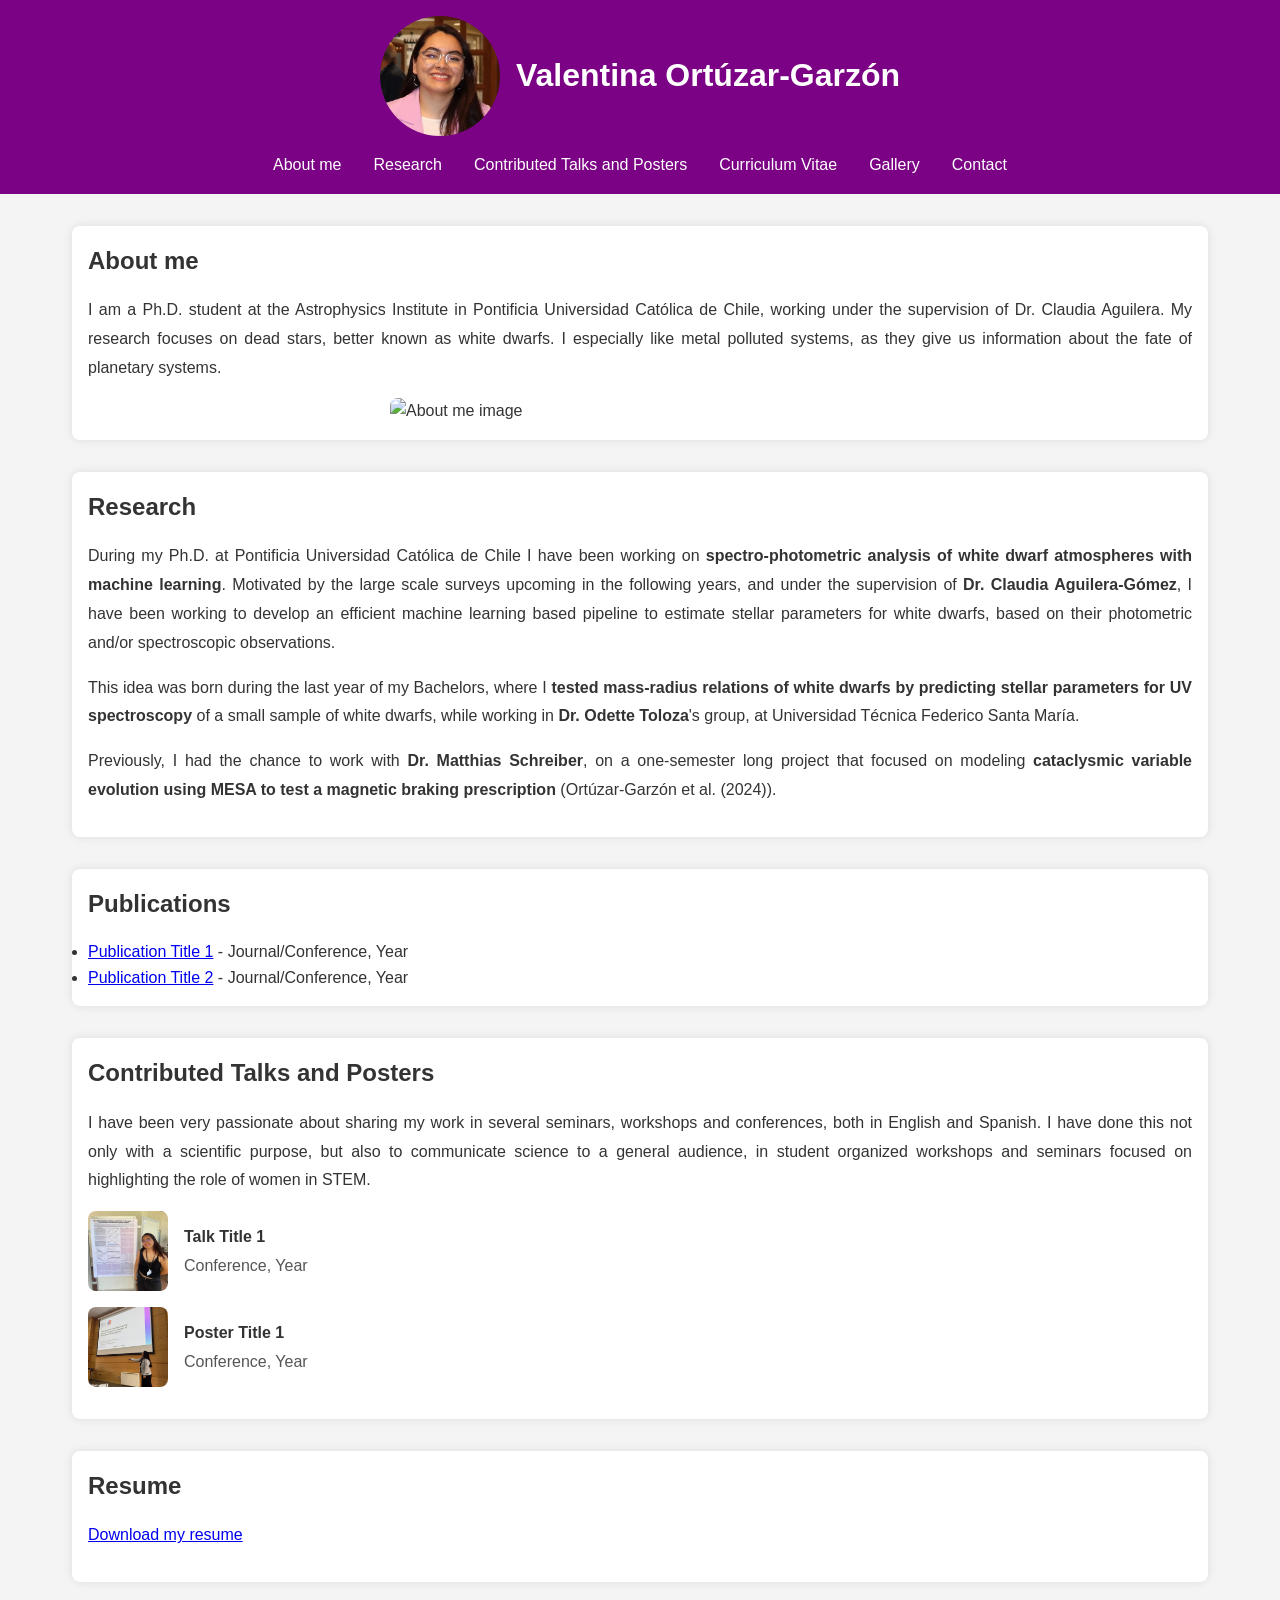
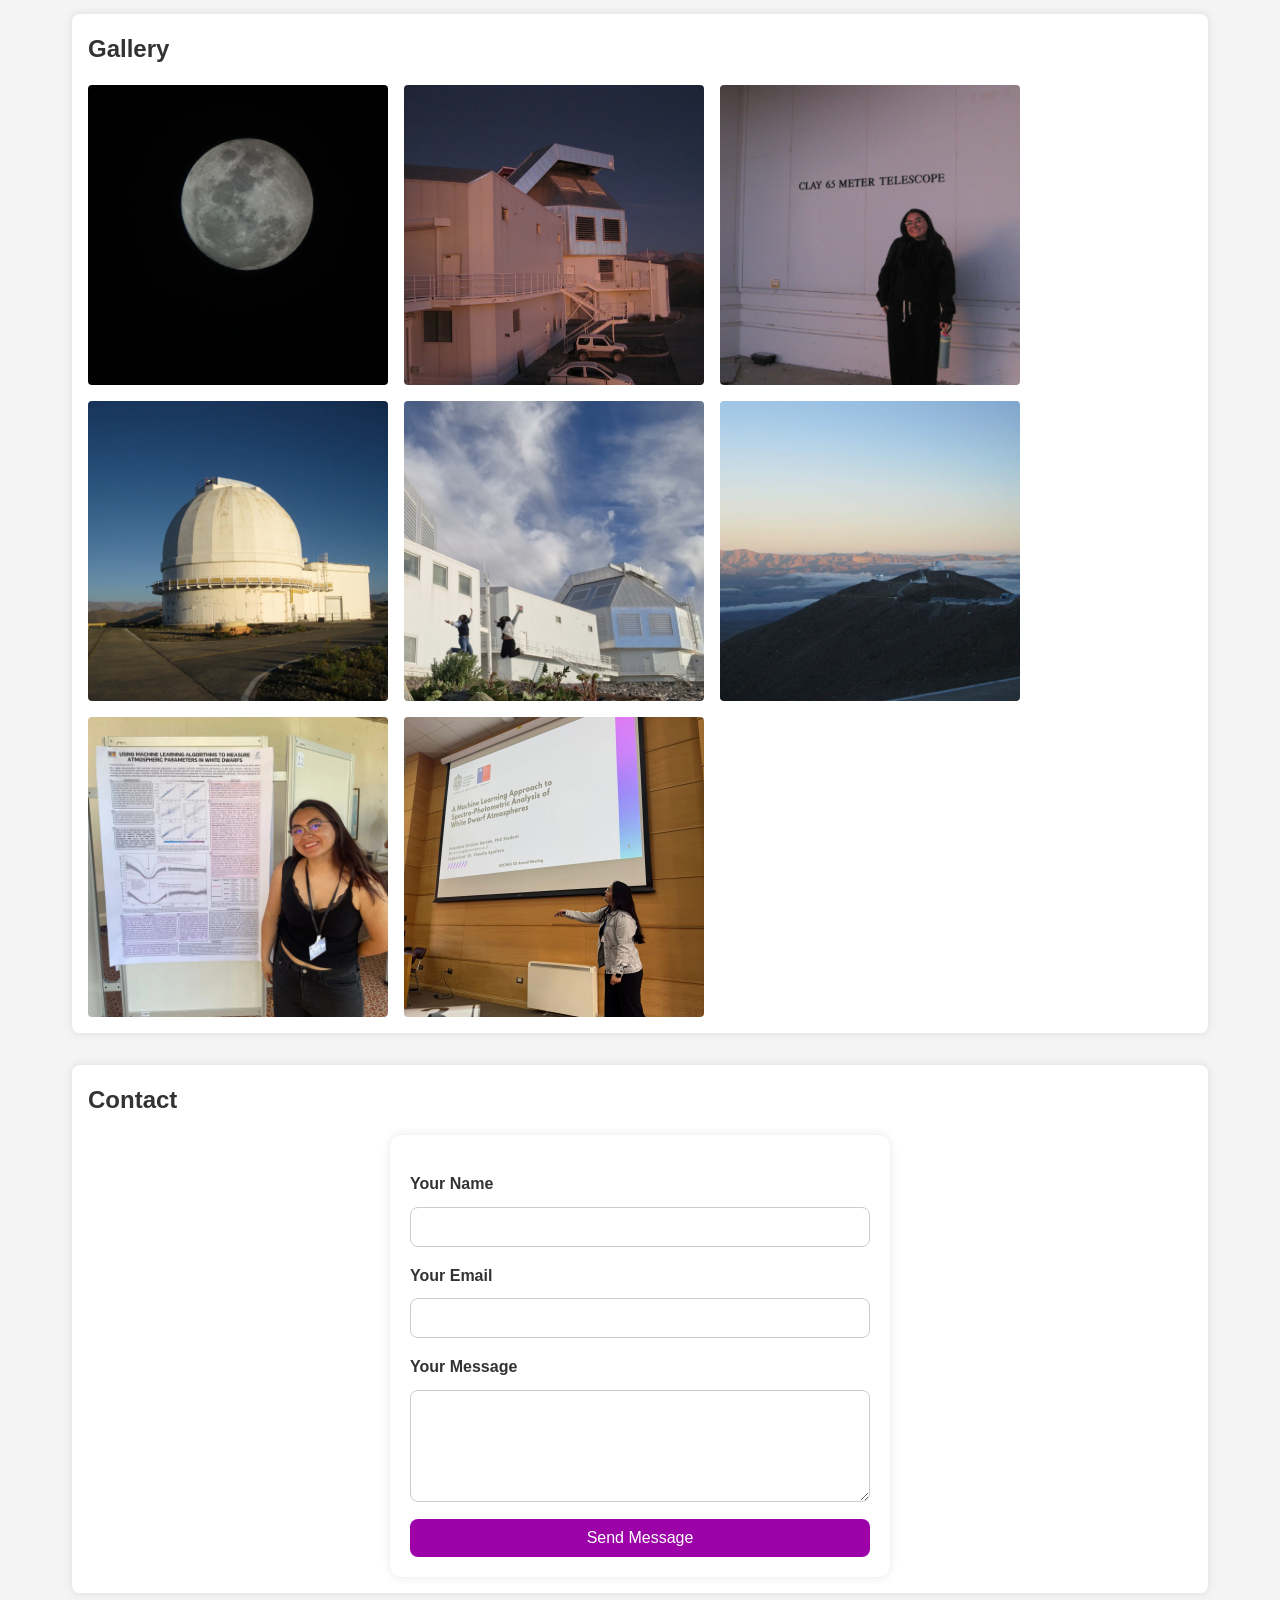
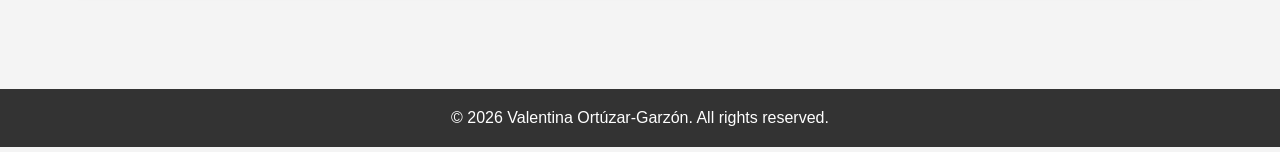
==== index.html @ 8cac5b5d "Update website content" ====
<!DOCTYPE html>
<html lang="en">
<head>
    <meta charset="UTF-8">
    <meta name="viewport" content="width=device-width, initial-scale=1.0">
    <title>Valentina Ortúzar-Garzón</title>
    <link rel="stylesheet" href="styles.css">
</head>
<body>
    <header>
        <div class="header-content">
            <img src="images/profile.jpeg" alt="Profile Image" class="profile-img">
            <h1>Valentina Ortúzar-Garzón</h1>
        </div>
        <nav>
            <ul>
                <li><a href="#introduction">About me</a></li>
                <li><a href="#research">Research</a></li>
                <li><a href="#talks_and_posters">Contributed Talks and Posters</a></li>
                <li><a href="#resume">Curriculum Vitae</a></li>
                <li><a href="#gallery">Gallery</a></li>
                <li><a href="#contact">Contact</a></li>
            </ul>
        </nav>
    </header>

    <main>
        <section id="introduction">
            <h2>About me</h2>
            <p>I am a Ph.D. student at the Astrophysics Institute in 
                Pontificia Universidad Católica de Chile, working under 
                the supervision of Dr. Claudia Aguilera. My research focuses 
                on dead stars, better known as white dwarfs. I especially like
                 metal polluted systems, as they give us information about the
                  fate of planetary systems. 
            </p>
            <img src="images/about-me.jpg" alt="About me image" class="section-image">
        </section>

        <section id="research">
            <h2>Research</h2>
            <p style="margin-bottom: 1rem;">During my Ph.D. at Pontificia Universidad Católica de Chile I 
                have been working on <b>spectro-photometric analysis of white 
                dwarf atmospheres with machine learning</b>. Motivated by the large 
                scale surveys upcoming in the following years, and under the 
                supervision of <b>Dr. Claudia Aguilera-Gómez</b>, I have been working
                to develop an efficient machine learning based pipeline to
                 estimate stellar parameters for white dwarfs, based on their 
                 photometric and/or spectroscopic observations.
                </p>
            
            <p>This idea was born during the last year of my Bachelors, where I <b>tested 
                 mass-radius relations of white dwarfs by predicting stellar 
                 parameters for UV spectroscopy</b> of a small sample of white dwarfs, 
                 while working in <b>Dr. Odette Toloza</b>'s group, at Universidad Técnica 
                 Federico Santa María. 
                 </p>        

            <p> Previously, I had the chance to work with <b>Dr. 
                 Matthias Schreiber</b>, on a one-semester long project that focused on 
                 modeling <b>cataclysmic variable evolution using MESA to test a 
                 magnetic braking prescription</b> (Ortúzar-Garzón et al. (2024)).
                 </p>

        </section>

        <section id="publications">
            <h2>Publications</h2>
            <ul>
                <li><a href="#">Publication Title 1</a> - Journal/Conference, Year</li>
                <li><a href="#">Publication Title 2</a> - Journal/Conference, Year</li>
                <!-- Add more publications -->
            </ul>
        </section>
        <section id="talks_and_posters">
            <h2>Contributed Talks and Posters</h2>
            <p>I have been very passionate about sharing my work in several seminars, workshops and conferences, both in English and Spanish. I have done this not only with a scientific purpose, but also to communicate science to a general audience, in student organized workshops and seminars focused on highlighting the role of women in STEM. </p>
            <ul class="talk-list">
                <li>
                    <img src="images/sochias_2024.jpeg" alt="Poster thumbnail">
                    <div class="talk-info">
                        <a href="#">Talk Title 1</a>
                        <span>Conference, Year</span>
                    </div>
                </li>
                <li>
                    <img src="images/sochias_2025_2.jpeg" alt="Poster thumbnail">
                    <div class="talk-info">
                        <a href="#">Poster Title 1</a>
                        <span>Conference, Year</span>
                    </div>
                </li>
                <!-- Add more talks and posters -->
            </ul>
        </section>
        <section id="resume">
            <h2>Resume</h2>
            <p><a href="resume.pdf" target="_blank">Download my resume</a></p>
            <!-- Or embed content here -->
        </section>

        <section id="gallery">
            <h2>Gallery</h2>
            <div class="gallery">
                <img src="images/moon.jpg" alt="Moon photo break while studying for my first physics exam during my Bachelors">
                <img src="images/baade.jpg" alt="Observing for the first time at Las Campanas Observatory, Chile, during my Bachelors">
                <img src="images/clay.jpg" alt="Before the first observing run at Las Campanas Observatory, Chile, during my Bachelors">
                <img src="images/dupont.jpg" alt="Long walk to Du Pont">
                <img src="images/ivanna.jpg" alt="Fun before science">
                <img src="images/lco_2025.jpeg" alt="Morning view">
               <img src="images/sochias_2024.jpeg" alt="First poster at the XIX SOCHIAS Annual Meeting, 2024">
               <img src="images/sochias_2025_2.jpeg" alt="Contributed talk at the XX SOCHIAS Annual Meeting, 2025">
                <!-- Add more images -->
            </div>
        </section>

        <section id="contact">
            <h2>Contact</h2>
            <form class="contact-form" action="https://formspree.io/f/movkngzr" method="POST">
                <label for="name">Your Name</label>
                <input type="text" name="name" id="name" required>

                <label for="email">Your Email</label>
                <input type="email" name="_replyto" id="email" required>

                <label for="message">Your Message</label>
                <textarea name="message" id="message" rows="5" required></textarea>

                <button type="submit">Send Message</button>
            </form>
        </section>
    </main>

    <footer>
        <p>&copy; 2026 Valentina Ortúzar-Garzón. All rights reserved.</p>
    </footer>
</body>
</html>
---- styles.css ----
/* Basic reset */
* {
    margin: 0;
    padding: 0;
    box-sizing: border-box;
}

/* Body and general styles */
body {
    font-family: Arial, sans-serif;
    line-height: 1.6;
    color: #333;
    background-color: #f4f4f4;
    scroll-behavior: smooth;
}

/* Header */
header {
    background-color: #7b0285;
    color: #fff;
    padding: 1rem;
    text-align: center;
}

.header-content {
    display: flex;
    align-items: center;
    justify-content: center;
    gap: 1rem;
    margin-bottom: 1rem;
}

.profile-img {
    width: 120px;
    height: 120px;
    border-radius: 50%;
    object-fit: cover;
}

header h1 {
    margin-bottom: 0;
}

nav ul {
    list-style: none;
    display: flex;
    justify-content: center;
    gap: 1rem;
}

nav a {
    color: #fff;
    text-decoration: none;
    padding: 0.5rem;
    border-radius: 4px;
    transition: background-color 0.3s;
}

nav a:hover {
    background-color: #555;
}

/* Main content */
main {
    max-width: 1200px;
    margin: 0 auto;
    padding: 2rem;
}

section {
    margin-bottom: 2rem;
    padding: 1rem;
    background-color: #fff;
    border-radius: 8px;
    box-shadow: 0 0 10px rgba(0,0,0,0.1);
}

section h2 {
    margin-bottom: 1rem;
    color: #333;
}

section p {
    line-height: 1.8;
    text-align: justify;
    margin-bottom: 1rem;
}

.section-image {
    width: 100%;
    max-width: 500px;
    height: auto;
    border-radius: 8px;
    display: block;
    margin: 1rem auto 0;
}

/* Gallery */
.gallery {
    display: flex;
    flex-wrap: wrap;
    gap: 1rem;
}

.gallery img {
    width: 300px;
    height: 300px;
    object-fit: cover;
    border-radius: 4px;
}

.talk-list {
    list-style: none;
    padding: 0;
    margin: 0;
}

.talk-list li {
    display: flex;
    align-items: center;
    gap: 1rem;
    margin-bottom: 1rem;
}

.talk-list img {
    width: 80px;
    height: 80px;
    object-fit: cover;
    border-radius: 8px;
    flex-shrink: 0;
}

.talk-info a {
    font-weight: bold;
    color: #333;
    text-decoration: none;
}

.talk-info a:hover {
    text-decoration: underline;
}

.talk-info span {
    display: block;
    color: #555;
    margin-top: 0.25rem;
}

/* Footer */
footer {
    background-color: #333;
    color: #fff;
    text-align: center;
    padding: 1rem;
    margin-top: 2rem;
}

/* Responsive design */
@media (max-width: 768px) {
    .header-content {
        gap: 0.5rem;
    }

    .profile-img {
        width: 80px;
        height: 80px;
    }

    .gallery {
        justify-content: center;
    }

    .gallery img {
        width: 100%;
        max-width: 300px;
        height: 300px;
    }
}

#contact .contact-form {
    background: #ffffff;
    padding: 20px;
    border-radius: 12px;
    box-shadow: 0 0 10px rgba(0,0,0,0.1);
    width: 100%;
    max-width: 500px;
    margin: 0 auto;
}

#contact .contact-form label {
    display: block;
    margin-top: 1rem;
    font-weight: bold;
    color: #333;
}

#contact .contact-form input,
#contact .contact-form textarea,
#contact .contact-form button {
    width: 100%;
    padding: 10px;
    margin-top: 10px;
    border-radius: 8px;
    border: 1px solid #ccc;
    font-size: 16px;
}

#contact .contact-form button {
    background-color: #9C02A8;
    color: white;
    border: none;
    cursor: pointer;
}

#contact .contact-form button:hover {
    background-color: #7b0285;
}
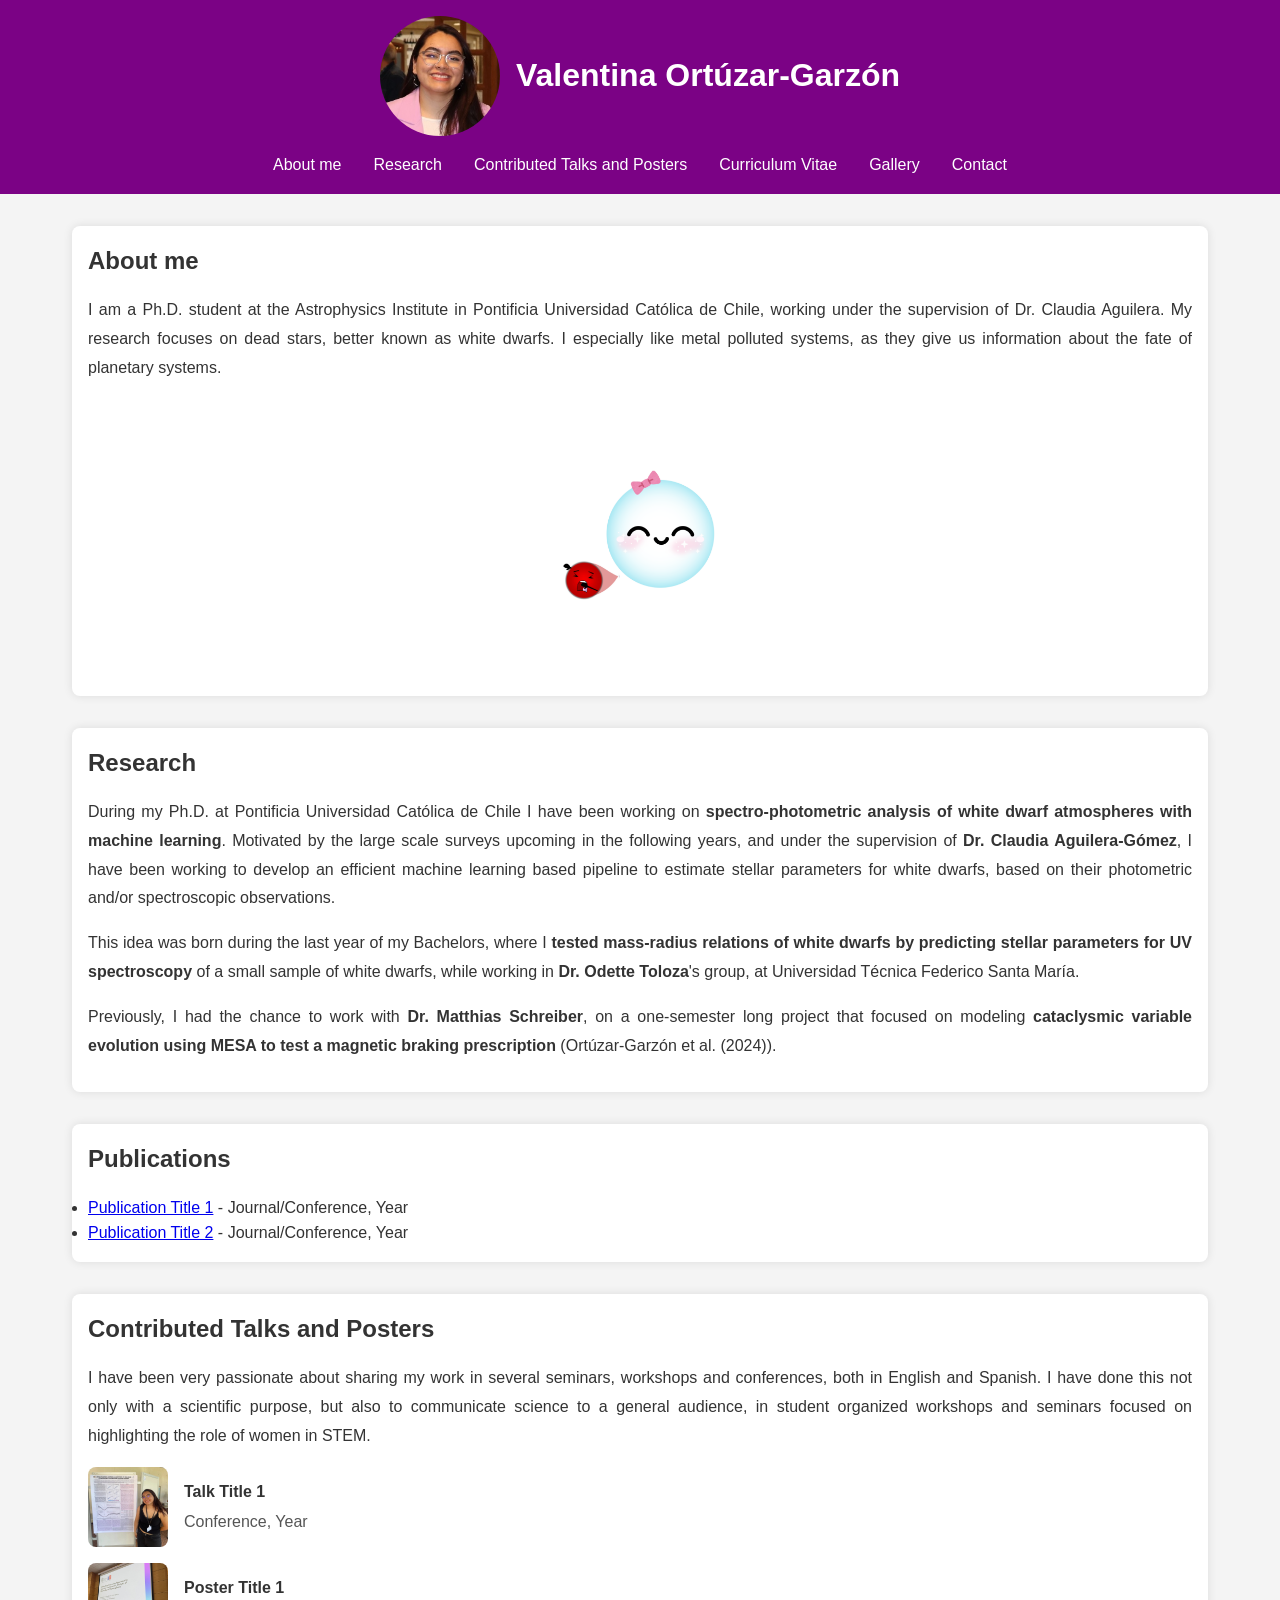
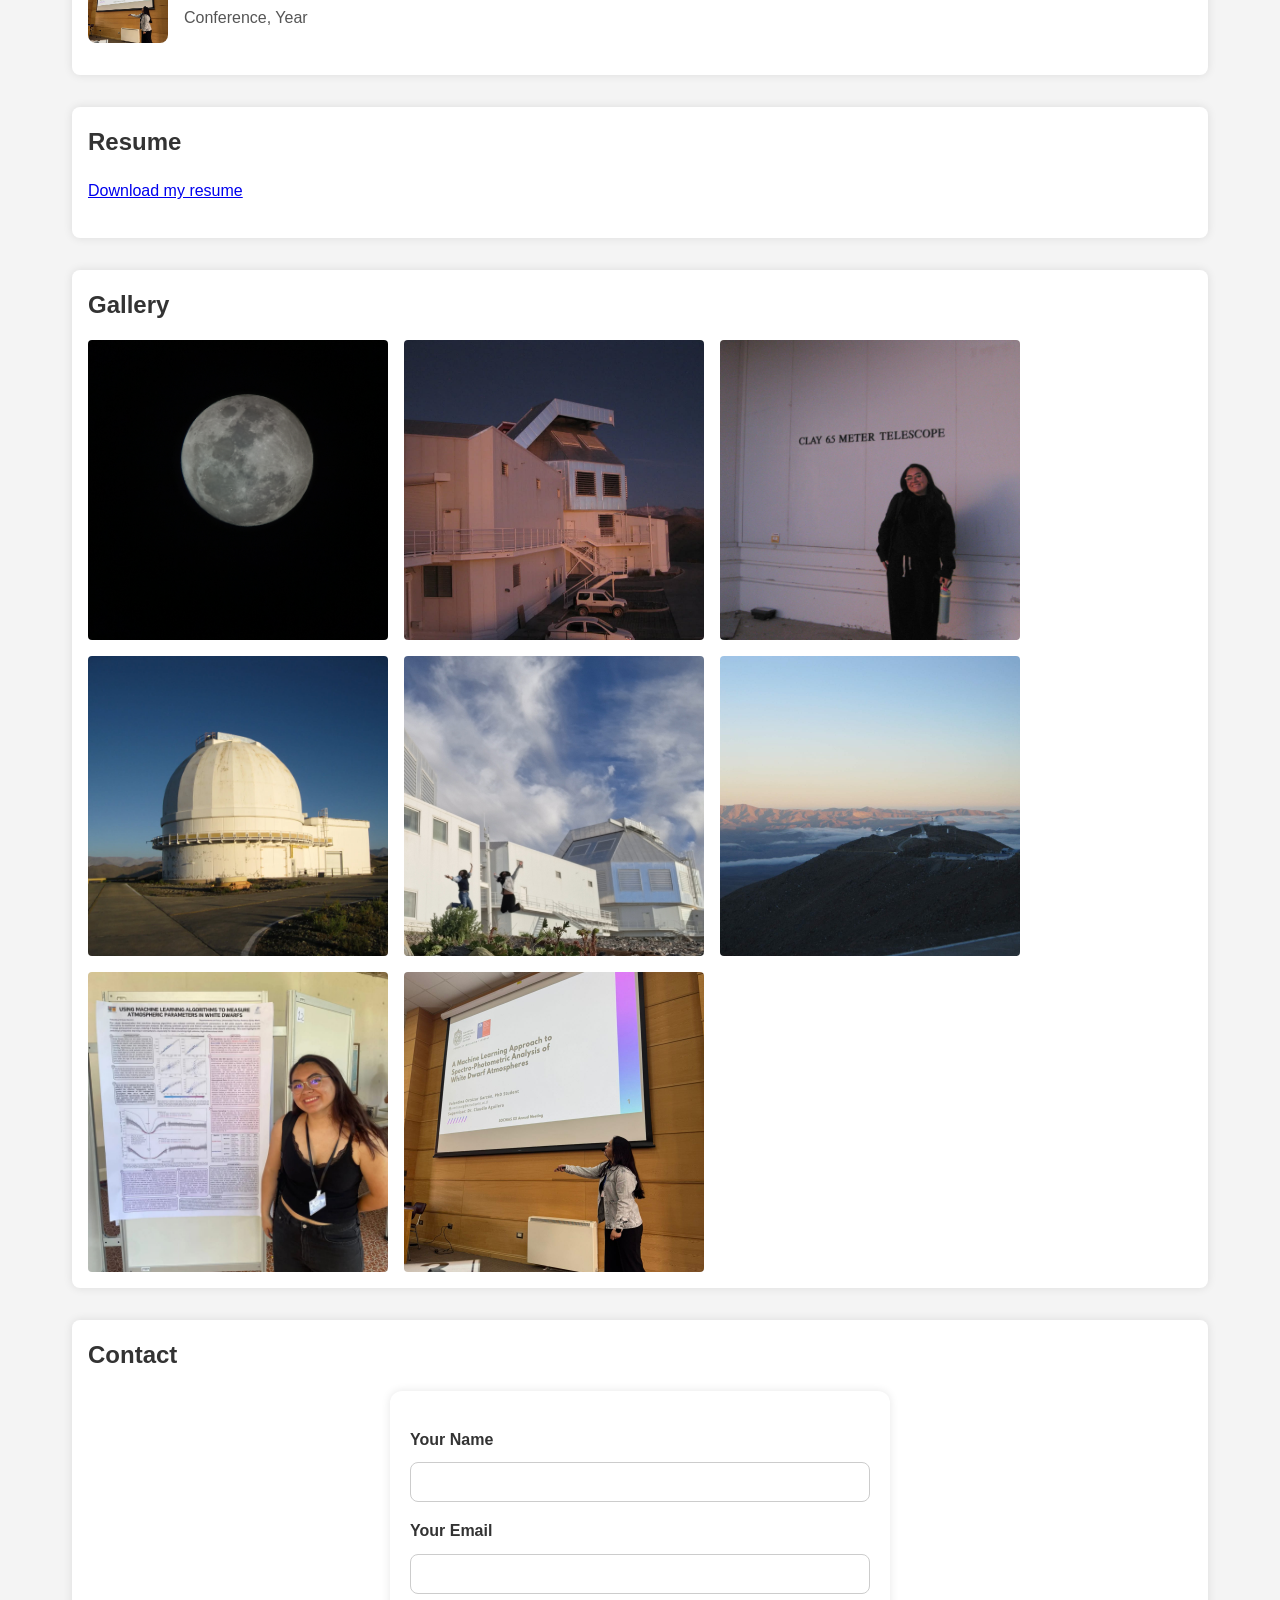
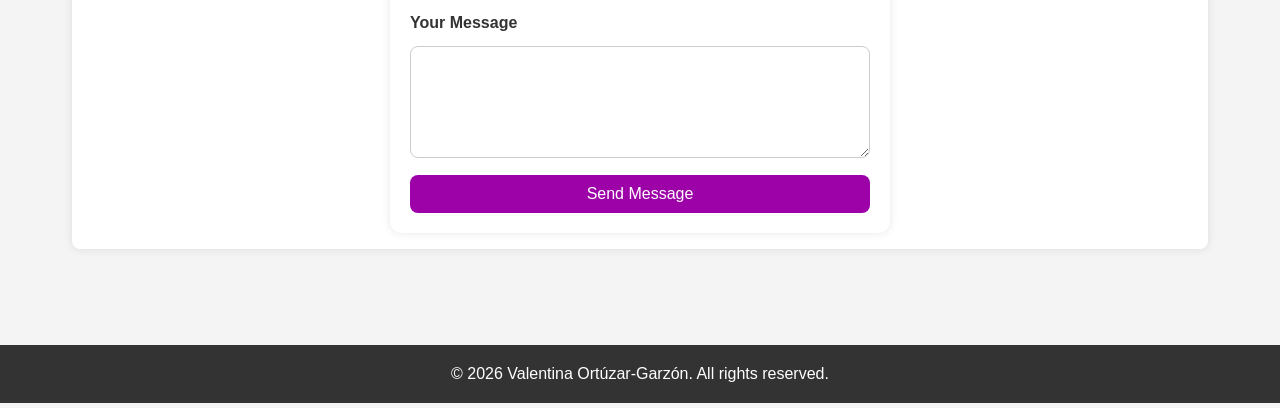
==== commit 64cb5cdf: "Update website content" ====
--- a/index.html
+++ b/index.html
@@ -34,7 +34,7 @@
                  metal polluted systems, as they give us information about the
                   fate of planetary systems. 
             </p>
-            <img src="images/about-me.jpg" alt="About me image" class="section-image">
+            <img src="images/wd.png" alt="About me image" class="section-image">
         </section>
 
         <section id="research">
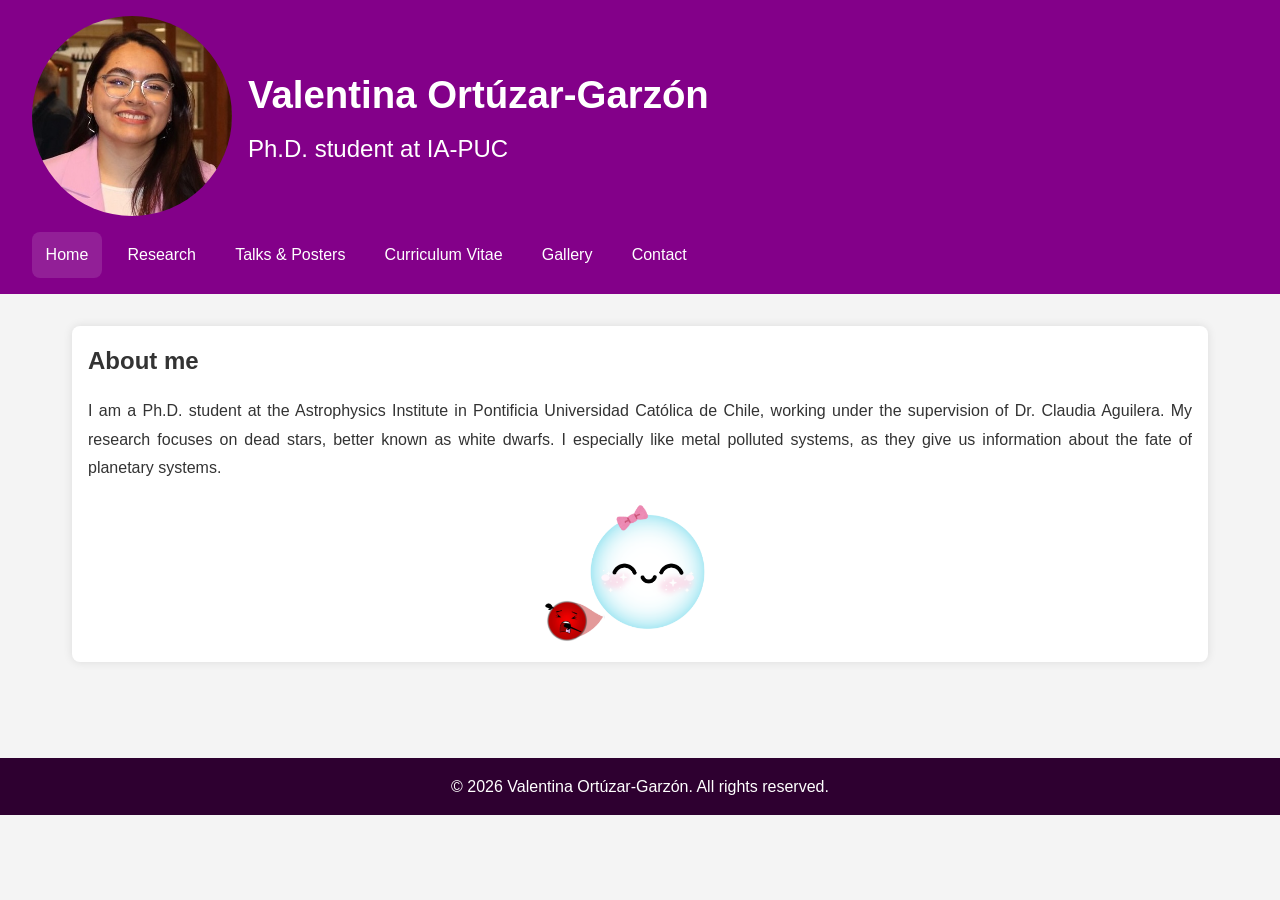
==== commit a5b594d5: "Update website content" ====
--- a/index.html
+++ b/index.html
@@ -3,134 +3,36 @@
 <head>
     <meta charset="UTF-8">
     <meta name="viewport" content="width=device-width, initial-scale=1.0">
-    <title>Valentina Ortúzar-Garzón</title>
+    <title>Home - Valentina Ortúzar-Garzón</title>
     <link rel="stylesheet" href="styles.css">
 </head>
 <body>
     <header>
         <div class="header-content">
             <img src="images/profile.jpeg" alt="Profile Image" class="profile-img">
-            <h1>Valentina Ortúzar-Garzón</h1>
+            <div>
+                <h1>Valentina Ortúzar-Garzón</h1>
+                <p>Ph.D. student at IA-PUC</p>
+            </div>
         </div>
         <nav>
             <ul>
-                <li><a href="#introduction">About me</a></li>
-                <li><a href="#research">Research</a></li>
-                <li><a href="#talks_and_posters">Contributed Talks and Posters</a></li>
-                <li><a href="#resume">Curriculum Vitae</a></li>
-                <li><a href="#gallery">Gallery</a></li>
-                <li><a href="#contact">Contact</a></li>
+                <li><a href="index.html" class="active">Home</a></li>
+                <li><a href="research.html">Research</a></li>
+                <li><a href="talks_and_posters.html">Talks & Posters</a></li>
+                <li><a href="resume.html">Curriculum Vitae</a></li>
+                <li><a href="gallery.html">Gallery</a></li>
+                <li><a href="contact.html">Contact</a></li>
             </ul>
         </nav>
     </header>
-
     <main>
-        <section id="introduction">
+        <section>
             <h2>About me</h2>
-            <p>I am a Ph.D. student at the Astrophysics Institute in 
-                Pontificia Universidad Católica de Chile, working under 
-                the supervision of Dr. Claudia Aguilera. My research focuses 
-                on dead stars, better known as white dwarfs. I especially like
-                 metal polluted systems, as they give us information about the
-                  fate of planetary systems. 
-            </p>
+            <p>I am a Ph.D. student at the Astrophysics Institute in Pontificia Universidad Católica de Chile, working under the supervision of Dr. Claudia Aguilera. My research focuses on dead stars, better known as white dwarfs. I especially like metal polluted systems, as they give us information about the fate of planetary systems.</p>
             <img src="images/wd.png" alt="About me image" class="section-image">
         </section>
-
-        <section id="research">
-            <h2>Research</h2>
-            <p style="margin-bottom: 1rem;">During my Ph.D. at Pontificia Universidad Católica de Chile I 
-                have been working on <b>spectro-photometric analysis of white 
-                dwarf atmospheres with machine learning</b>. Motivated by the large 
-                scale surveys upcoming in the following years, and under the 
-                supervision of <b>Dr. Claudia Aguilera-Gómez</b>, I have been working
-                to develop an efficient machine learning based pipeline to
-                 estimate stellar parameters for white dwarfs, based on their 
-                 photometric and/or spectroscopic observations.
-                </p>
-            
-            <p>This idea was born during the last year of my Bachelors, where I <b>tested 
-                 mass-radius relations of white dwarfs by predicting stellar 
-                 parameters for UV spectroscopy</b> of a small sample of white dwarfs, 
-                 while working in <b>Dr. Odette Toloza</b>'s group, at Universidad Técnica 
-                 Federico Santa María. 
-                 </p>        
-
-            <p> Previously, I had the chance to work with <b>Dr. 
-                 Matthias Schreiber</b>, on a one-semester long project that focused on 
-                 modeling <b>cataclysmic variable evolution using MESA to test a 
-                 magnetic braking prescription</b> (Ortúzar-Garzón et al. (2024)).
-                 </p>
-
-        </section>
-
-        <section id="publications">
-            <h2>Publications</h2>
-            <ul>
-                <li><a href="#">Publication Title 1</a> - Journal/Conference, Year</li>
-                <li><a href="#">Publication Title 2</a> - Journal/Conference, Year</li>
-                <!-- Add more publications -->
-            </ul>
-        </section>
-        <section id="talks_and_posters">
-            <h2>Contributed Talks and Posters</h2>
-            <p>I have been very passionate about sharing my work in several seminars, workshops and conferences, both in English and Spanish. I have done this not only with a scientific purpose, but also to communicate science to a general audience, in student organized workshops and seminars focused on highlighting the role of women in STEM. </p>
-            <ul class="talk-list">
-                <li>
-                    <img src="images/sochias_2024.jpeg" alt="Poster thumbnail">
-                    <div class="talk-info">
-                        <a href="#">Talk Title 1</a>
-                        <span>Conference, Year</span>
-                    </div>
-                </li>
-                <li>
-                    <img src="images/sochias_2025_2.jpeg" alt="Poster thumbnail">
-                    <div class="talk-info">
-                        <a href="#">Poster Title 1</a>
-                        <span>Conference, Year</span>
-                    </div>
-                </li>
-                <!-- Add more talks and posters -->
-            </ul>
-        </section>
-        <section id="resume">
-            <h2>Resume</h2>
-            <p><a href="resume.pdf" target="_blank">Download my resume</a></p>
-            <!-- Or embed content here -->
-        </section>
-
-        <section id="gallery">
-            <h2>Gallery</h2>
-            <div class="gallery">
-                <img src="images/moon.jpg" alt="Moon photo break while studying for my first physics exam during my Bachelors">
-                <img src="images/baade.jpg" alt="Observing for the first time at Las Campanas Observatory, Chile, during my Bachelors">
-                <img src="images/clay.jpg" alt="Before the first observing run at Las Campanas Observatory, Chile, during my Bachelors">
-                <img src="images/dupont.jpg" alt="Long walk to Du Pont">
-                <img src="images/ivanna.jpg" alt="Fun before science">
-                <img src="images/lco_2025.jpeg" alt="Morning view">
-               <img src="images/sochias_2024.jpeg" alt="First poster at the XIX SOCHIAS Annual Meeting, 2024">
-               <img src="images/sochias_2025_2.jpeg" alt="Contributed talk at the XX SOCHIAS Annual Meeting, 2025">
-                <!-- Add more images -->
-            </div>
-        </section>
-
-        <section id="contact">
-            <h2>Contact</h2>
-            <form class="contact-form" action="https://formspree.io/f/movkngzr" method="POST">
-                <label for="name">Your Name</label>
-                <input type="text" name="name" id="name" required>
-
-                <label for="email">Your Email</label>
-                <input type="email" name="_replyto" id="email" required>
-
-                <label for="message">Your Message</label>
-                <textarea name="message" id="message" rows="5" required></textarea>
-
-                <button type="submit">Send Message</button>
-            </form>
-        </section>
     </main>
-
     <footer>
         <p>&copy; 2026 Valentina Ortúzar-Garzón. All rights reserved.</p>
     </footer>
--- a/styles.css
+++ b/styles.css
@@ -6,6 +6,7 @@
 }
 
 /* Body and general styles */
+
 body {
     font-family: Arial, sans-serif;
     line-height: 1.6;
@@ -14,53 +15,64 @@
     scroll-behavior: smooth;
 }
 
-/* Header */
 header {
-    background-color: #7b0285;
+    background-color: #830089;
     color: #fff;
-    padding: 1rem;
-    text-align: center;
+    padding: 1rem 2rem;
 }
 
 .header-content {
     display: flex;
     align-items: center;
-    justify-content: center;
     gap: 1rem;
     margin-bottom: 1rem;
 }
 
-.profile-img {
-    width: 120px;
-    height: 120px;
+.header-content img {
+    width: 200px;
+    height: 200px;
     border-radius: 50%;
     object-fit: cover;
 }
 
-header h1 {
-    margin-bottom: 0;
+.header-content h1 {
+    margin: 0;
+    font-size: 2.4rem;
+}
+
+.header-content p {
+    margin: 0.25rem 0 0;
+    color: #ffffff;
+    font-size: 1.5rem;
 }
 
 nav ul {
     list-style: none;
     display: flex;
-    justify-content: center;
-    gap: 1rem;
+    flex-wrap: wrap;
+    gap: 0.75rem;
+    padding: 0;
+    margin: 0;
+}
+
+nav li {
+    margin: 0;
 }
 
 nav a {
     color: #fff;
     text-decoration: none;
-    padding: 0.5rem;
-    border-radius: 4px;
-    transition: background-color 0.3s;
-}
-
-nav a:hover {
-    background-color: #555;
-}
-
-/* Main content */
+    display: inline-block;
+    padding: 0.65rem 0.85rem;
+    border-radius: 8px;
+    transition: background-color 0.2s;
+}
+
+nav a:hover,
+nav a.active {
+    background-color: rgba(255, 255, 255, 0.12);
+}
+
 main {
     max-width: 1200px;
     margin: 0 auto;
@@ -148,7 +160,7 @@
 
 /* Footer */
 footer {
-    background-color: #333;
+    background-color: #2e0030;
     color: #fff;
     text-align: center;
     padding: 1rem;
@@ -156,14 +168,43 @@
 }
 
 /* Responsive design */
-@media (max-width: 768px) {
-    .header-content {
+@media (max-width: 900px) {
+    body {
+        flex-direction: column;
+    }
+
+    .sidebar {
+        position: relative;
+        width: 100%;
+        height: auto;
+        padding: 1.5rem;
+    }
+
+    .sidebar-brand {
+        justify-content: center;
+        text-align: center;
+    }
+
+    .sidebar nav ul {
+        display: flex;
+        flex-wrap: wrap;
+        justify-content: center;
         gap: 0.5rem;
     }
 
+    .sidebar nav li {
+        margin-bottom: 0;
+    }
+
+    main {
+        margin-left: 0;
+        width: 100%;
+        padding: 1.5rem;
+    }
+
     .profile-img {
-        width: 80px;
-        height: 80px;
+        width: 60px;
+        height: 60px;
     }
 
     .gallery {
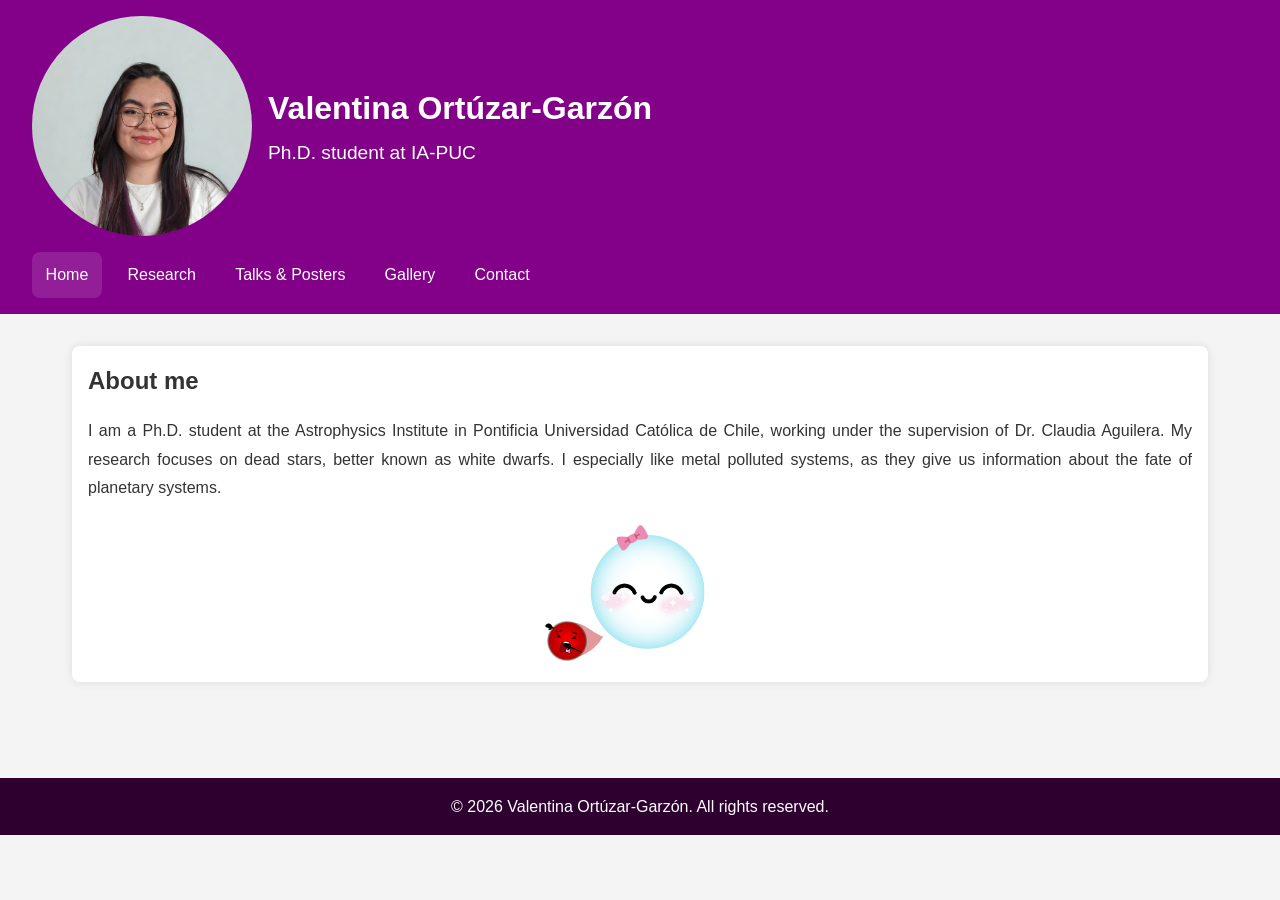
==== commit 4443f7a0: "Update website content" ====
--- a/index.html
+++ b/index.html
@@ -9,7 +9,7 @@
 <body>
     <header>
         <div class="header-content">
-            <img src="images/profile.jpeg" alt="Profile Image" class="profile-img">
+            <img src="images/profile.jpg" alt="Profile Image" class="profile-img">
             <div>
                 <h1>Valentina Ortúzar-Garzón</h1>
                 <p>Ph.D. student at IA-PUC</p>
@@ -20,7 +20,7 @@
                 <li><a href="index.html" class="active">Home</a></li>
                 <li><a href="research.html">Research</a></li>
                 <li><a href="talks_and_posters.html">Talks & Posters</a></li>
-                <li><a href="resume.html">Curriculum Vitae</a></li>
+            <!-- <li><a href="resume.html">Curriculum Vitae</a></li> -->
                 <li><a href="gallery.html">Gallery</a></li>
                 <li><a href="contact.html">Contact</a></li>
             </ul>
--- a/styles.css
+++ b/styles.css
@@ -29,21 +29,21 @@
 }
 
 .header-content img {
-    width: 200px;
-    height: 200px;
+    width: 220px;
+    height: 220px;
     border-radius: 50%;
     object-fit: cover;
 }
 
 .header-content h1 {
     margin: 0;
-    font-size: 2.4rem;
+    font-size: 2.0rem;
 }
 
 .header-content p {
     margin: 0.25rem 0 0;
     color: #ffffff;
-    font-size: 1.5rem;
+    font-size: 1.2rem;
 }
 
 nav ul {
@@ -53,6 +53,7 @@
     gap: 0.75rem;
     padding: 0;
     margin: 0;
+    justify-content: flex-start;
 }
 
 nav li {
@@ -66,6 +67,9 @@
     padding: 0.65rem 0.85rem;
     border-radius: 8px;
     transition: background-color 0.2s;
+    min-height: 44px; /* Touch-friendly minimum */
+    display: flex;
+    align-items: center;
 }
 
 nav a:hover,
@@ -168,53 +172,92 @@
 }
 
 /* Responsive design */
-@media (max-width: 900px) {
-    body {
+@media (max-width: 768px) {
+    header {
+        padding: 1rem;
+    }
+
+    .header-content {
         flex-direction: column;
-    }
-
-    .sidebar {
-        position: relative;
-        width: 100%;
-        height: auto;
-        padding: 1.5rem;
-    }
-
-    .sidebar-brand {
+        text-align: center;
+        gap: 0.5rem;
+    }
+
+    .header-content img {
+        width: 120px;
+        height: 120px;
+    }
+
+    .header-content h1 {
+        font-size: 1.8rem;
+    }
+
+    .header-content p {
+        font-size: 1.2rem;
+    }
+
+    nav ul {
         justify-content: center;
-        text-align: center;
-    }
-
-    .sidebar nav ul {
-        display: flex;
-        flex-wrap: wrap;
-        justify-content: center;
-        gap: 0.5rem;
-    }
-
-    .sidebar nav li {
-        margin-bottom: 0;
+        gap: 0.25rem;
+    }
+
+    nav a {
+        padding: 0.5rem 0.75rem;
+        font-size: 0.9rem;
     }
 
     main {
-        margin-left: 0;
-        width: 100%;
-        padding: 1.5rem;
-    }
-
-    .profile-img {
-        width: 60px;
-        height: 60px;
-    }
-
-    .gallery {
-        justify-content: center;
+        padding: 1rem;
+    }
+
+    section {
+        padding: 1rem;
     }
 
     .gallery img {
         width: 100%;
-        max-width: 300px;
-        height: 300px;
+        max-width: 280px;
+        height: 280px;
+    }
+}
+
+@media (max-width: 480px) {
+    .header-content img {
+        width: 100px;
+        height: 100px;
+    }
+
+    .header-content h1 {
+        font-size: 1.5rem;
+    }
+
+    .header-content p {
+        font-size: 1rem;
+    }
+
+    nav a {
+        padding: 0.4rem 0.6rem;
+        font-size: 0.8rem;
+        min-height: 40px;
+    }
+
+    main {
+        padding: 0.5rem;
+    }
+
+    section {
+        padding: 0.75rem;
+        margin-bottom: 1rem;
+    }
+
+    section p {
+        font-size: 1rem;
+        line-height: 1.6;
+    }
+
+    .section-image {
+        max-width: 100%;
+        margin: 1rem 0;
     }
 }
 
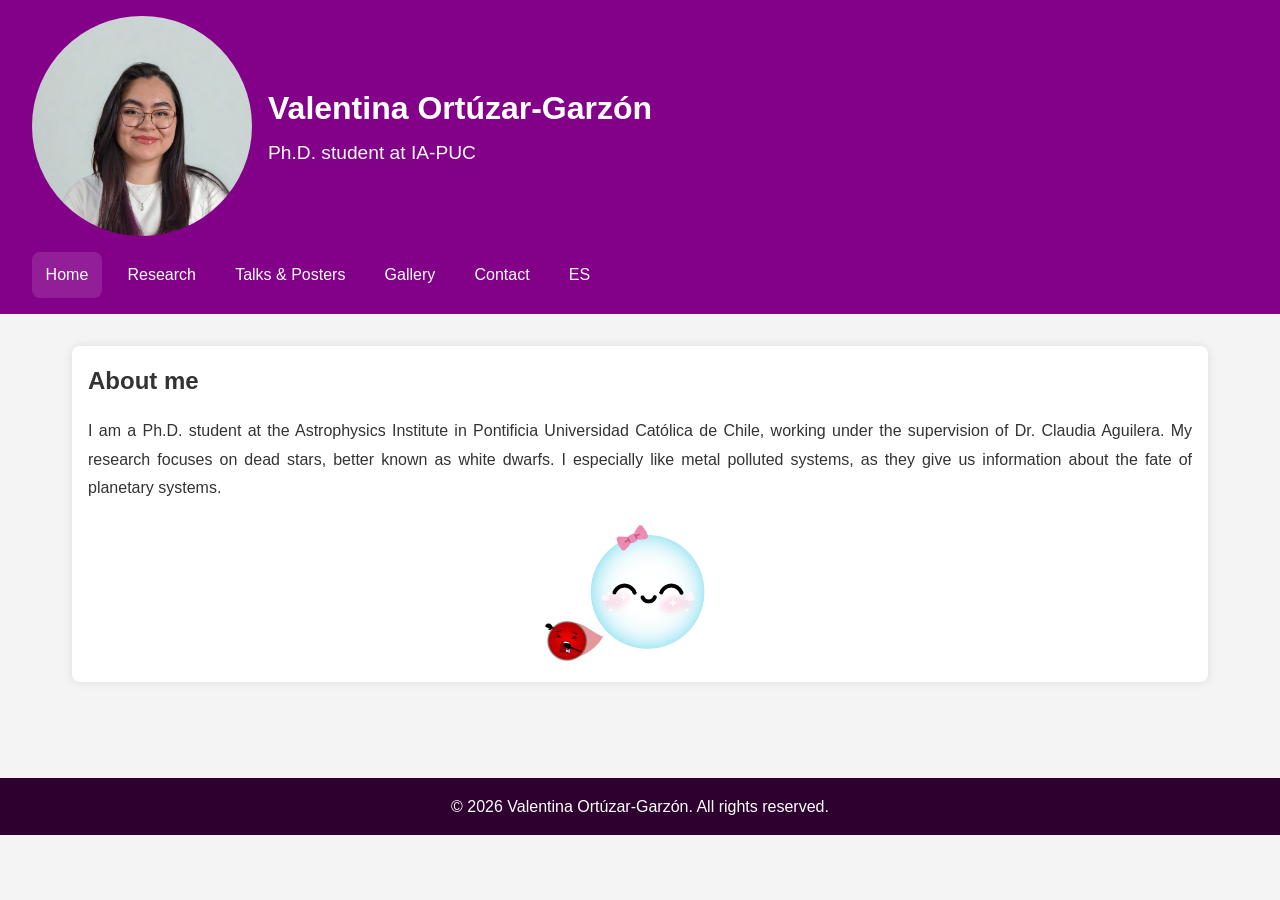
==== commit e3d9663d: "Update website content" ====
--- a/index.html
+++ b/index.html
@@ -5,6 +5,8 @@
     <meta name="viewport" content="width=device-width, initial-scale=1.0">
     <title>Home - Valentina Ortúzar-Garzón</title>
     <link rel="stylesheet" href="styles.css">
+    <link rel="alternate" hreflang="en" href="index.html">
+    <link rel="alternate" hreflang="es" href="es/index.html">
 </head>
 <body>
     <header>
@@ -23,6 +25,7 @@
             <!-- <li><a href="resume.html">Curriculum Vitae</a></li> -->
                 <li><a href="gallery.html">Gallery</a></li>
                 <li><a href="contact.html">Contact</a></li>
+                <li><a href="es/index.html">ES</a></li>
             </ul>
         </nav>
     </header>
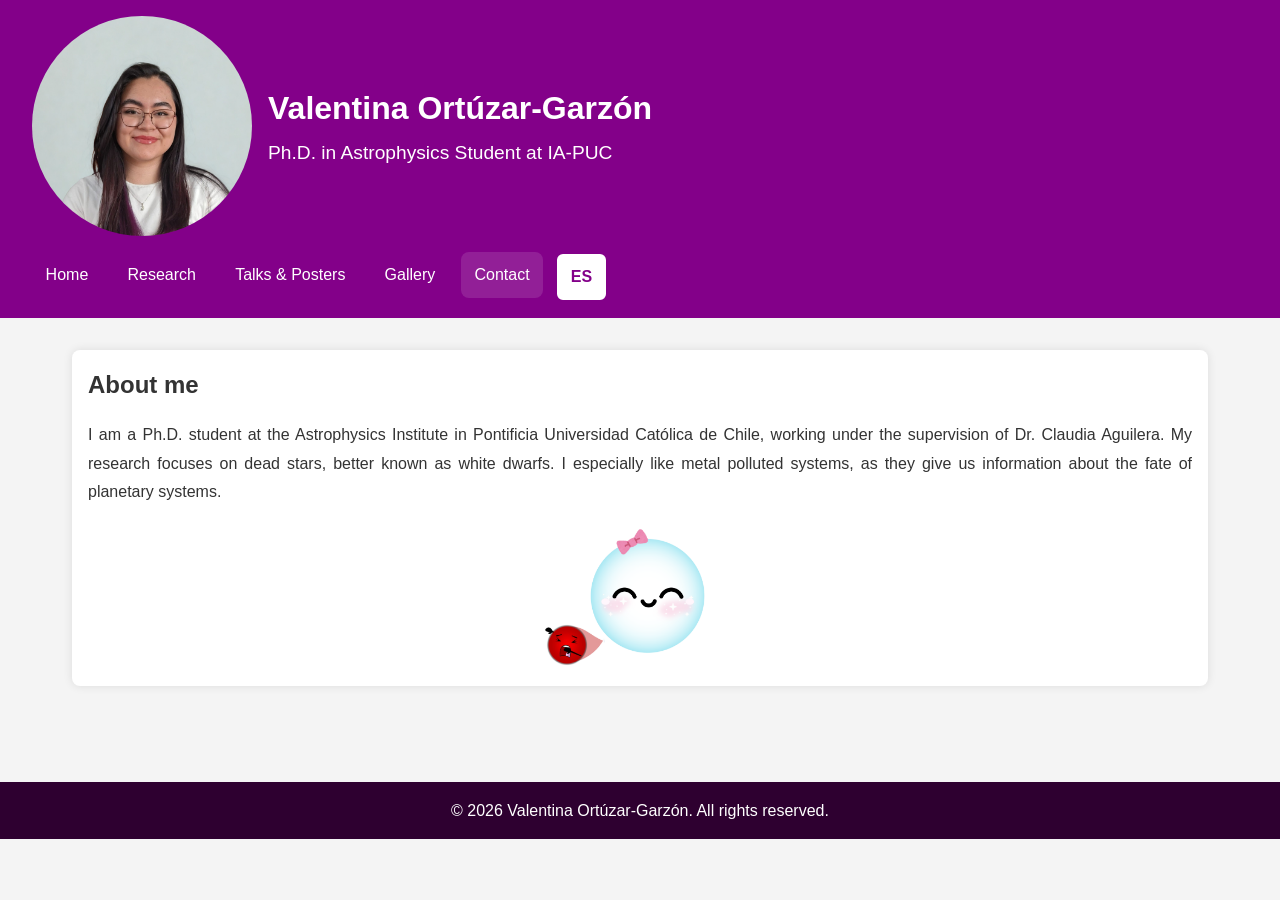
==== commit 3dfb29e7: "Update website content" ====
--- a/index.html
+++ b/index.html
@@ -4,28 +4,27 @@
     <meta charset="UTF-8">
     <meta name="viewport" content="width=device-width, initial-scale=1.0">
     <title>Home - Valentina Ortúzar-Garzón</title>
-    <link rel="stylesheet" href="styles.css">
+    <link rel="stylesheet" href="../styles.css">
     <link rel="alternate" hreflang="en" href="index.html">
-    <link rel="alternate" hreflang="es" href="es/index.html">
+    <link rel="alternate" hreflang="es" href="index_es.html">
 </head>
 <body>
     <header>
         <div class="header-content">
-            <img src="images/profile.jpg" alt="Profile Image" class="profile-img">
+            <img src="../images/profile.jpg" alt="Profile Image" class="profile-img">
             <div>
                 <h1>Valentina Ortúzar-Garzón</h1>
-                <p>Ph.D. student at IA-PUC</p>
+                <p>Ph.D. in Astrophysics Student at IA-PUC</p>
             </div>
         </div>
         <nav>
             <ul>
-                <li><a href="index.html" class="active">Home</a></li>
-                <li><a href="research.html">Research</a></li>
-                <li><a href="talks_and_posters.html">Talks & Posters</a></li>
-            <!-- <li><a href="resume.html">Curriculum Vitae</a></li> -->
-                <li><a href="gallery.html">Gallery</a></li>
-                <li><a href="contact.html">Contact</a></li>
-                <li><a href="es/index.html">ES</a></li>
+                <li><a href="../index.html">Home</a></li>
+                <li><a href="../research.html">Research</a></li>
+                <li><a href="../talks_and_posters.html">Talks & Posters</a></li>
+                <li><a href="../gallery.html">Gallery</a></li>
+                <li><a href="../contact.html" class="active">Contact</a></li>
+                <li><a href="index_es.html" class="lang-link">ES</a></li>
             </ul>
         </nav>
     </header>
--- a/styles.css
+++ b/styles.css
@@ -169,6 +169,18 @@
     text-align: center;
     padding: 1rem;
     margin-top: 2rem;
+}
+
+/* Language switch button */
+nav a.lang-link {
+    background-color: #fff;
+    color: #830089;
+    font-weight: bold;
+    border: 2px solid #830089;
+}
+
+nav a.lang-link:hover {
+    background-color: #f0f0f0;
 }
 
 /* Responsive design */
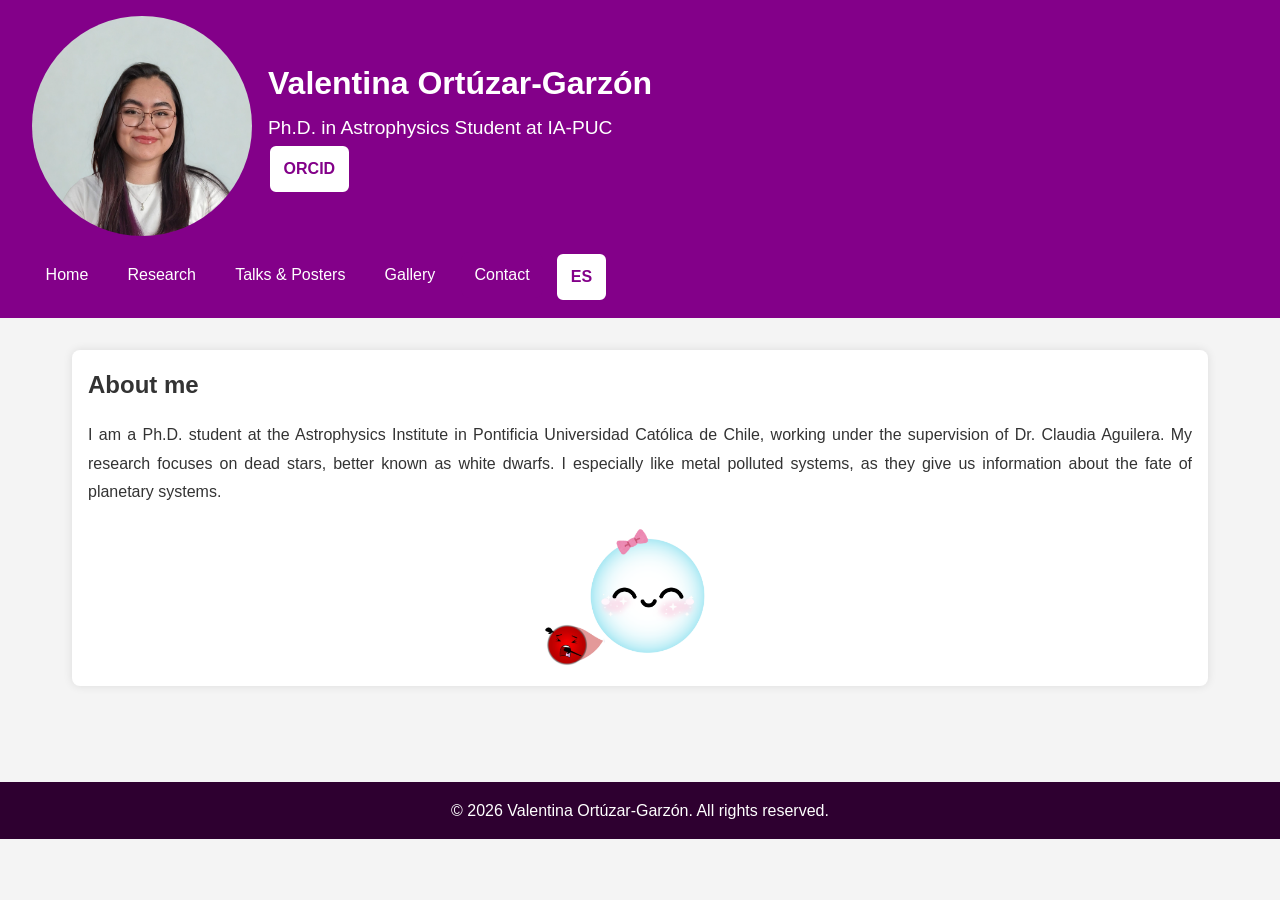
==== commit 5c767854: "Update website content" ====
--- a/index.html
+++ b/index.html
@@ -15,6 +15,16 @@
             <div>
                 <h1>Valentina Ortúzar-Garzón</h1>
                 <p>Ph.D. in Astrophysics Student at IA-PUC</p>
+                <nav>
+                    <a href="https://orcid.org/0009-0004-9440-6171" 
+                    target="_blank" 
+                    rel="noopener noreferrer"
+                    class="button-link orcid"
+                    <img src="images/ORCID_iD.png" 
+                        alt="ORCID logo">
+                    ORCID
+                    </a>                
+                </nav>
             </div>
         </div>
         <nav>
--- a/styles.css
+++ b/styles.css
@@ -72,10 +72,32 @@
     align-items: center;
 }
 
+
+
 nav a:hover,
 nav a.active {
-    background-color: rgba(255, 255, 255, 0.12);
-}
+    background-color: #830089;
+    color: #fff;
+}
+
+.button-link {
+    text-decoration: none;
+    display: inline-flex;
+    align-items: center;
+    gap: 0.5rem; /* space between icon and text */
+    padding: 0.65rem 0.85rem;
+    border-radius: 8px;
+    background-color: #fff;
+    color: #830089;
+    font-weight: bold;
+    border: 2px solid #830089;
+}
+
+.button-link img {
+    width: 16px;
+    height: 16px;
+}
+
 
 main {
     max-width: 1200px;
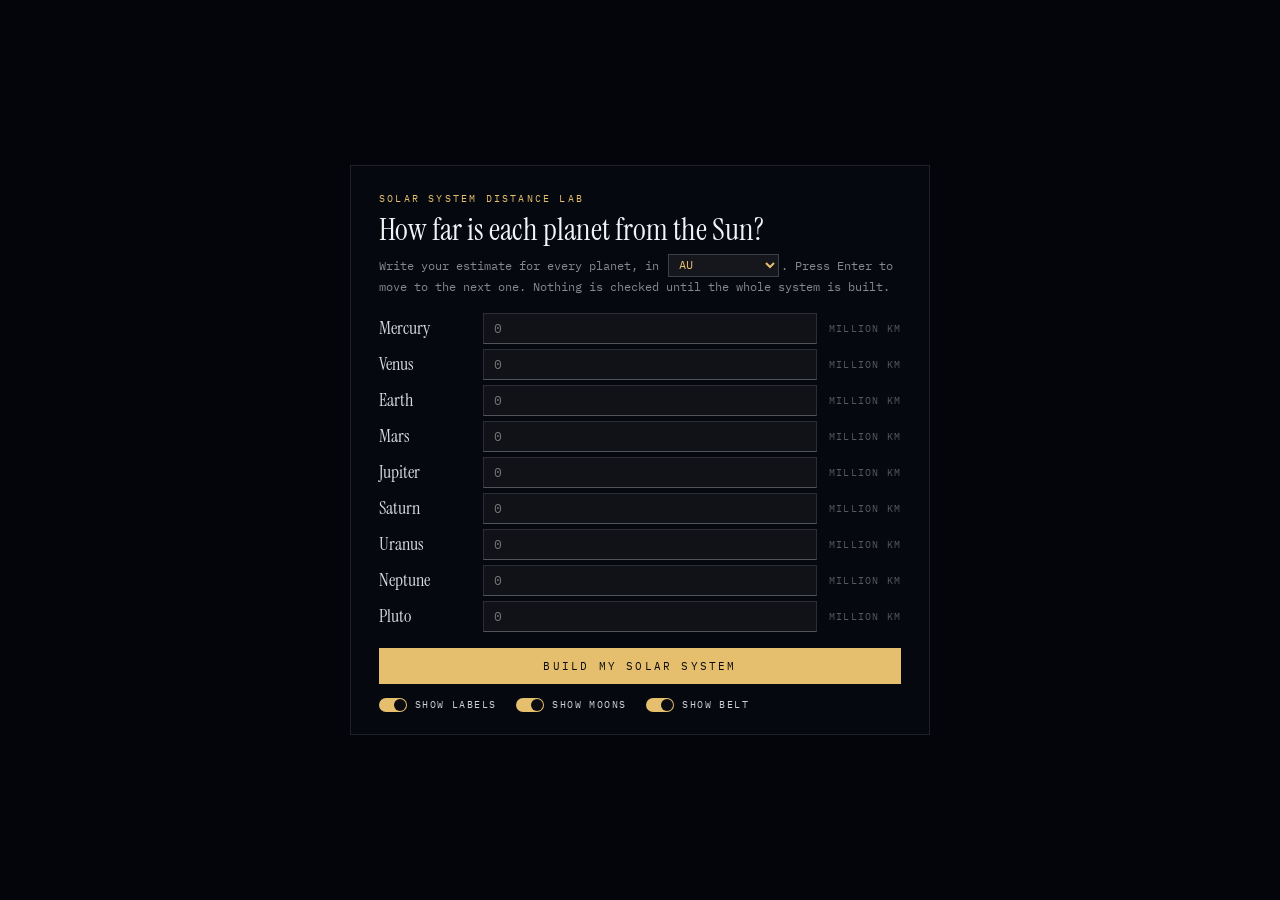
==== commit d3b3319d: "Add Pages entry point" ====
--- a/index.html
+++ b/index.html
@@ -1,52 +1,13 @@
 <!DOCTYPE html>
 <html lang="en">
-<head>
-    <meta charset="UTF-8">
-    <meta name="viewport" content="width=device-width, initial-scale=1.0">
-    <title>Home - Valentina Ortúzar-Garzón</title>
-    <link rel="stylesheet" href="../styles.css">
-    <link rel="alternate" hreflang="en" href="index.html">
-    <link rel="alternate" hreflang="es" href="index_es.html">
-</head>
-<body>
-    <header>
-        <div class="header-content">
-            <img src="../images/profile.jpg" alt="Profile Image" class="profile-img">
-            <div>
-                <h1>Valentina Ortúzar-Garzón</h1>
-                <p>Ph.D. in Astrophysics Student at IA-PUC</p>
-                <nav>
-                    <a href="https://orcid.org/0009-0004-9440-6171" 
-                    target="_blank" 
-                    rel="noopener noreferrer"
-                    class="button-link orcid"
-                    <img src="images/ORCID_iD.png" 
-                        alt="ORCID logo">
-                    ORCID
-                    </a>                
-                </nav>
-            </div>
-        </div>
-        <nav>
-            <ul>
-                <li><a href="../index.html">Home</a></li>
-                <li><a href="../research.html">Research</a></li>
-                <li><a href="../talks_and_posters.html">Talks & Posters</a></li>
-                <li><a href="../gallery.html">Gallery</a></li>
-                <li><a href="../contact.html" class="active">Contact</a></li>
-                <li><a href="index_es.html" class="lang-link">ES</a></li>
-            </ul>
-        </nav>
-    </header>
-    <main>
-        <section>
-            <h2>About me</h2>
-            <p>I am a Ph.D. student at the Astrophysics Institute in Pontificia Universidad Católica de Chile, working under the supervision of Dr. Claudia Aguilera. My research focuses on dead stars, better known as white dwarfs. I especially like metal polluted systems, as they give us information about the fate of planetary systems.</p>
-            <img src="images/wd.png" alt="About me image" class="section-image">
-        </section>
-    </main>
-    <footer>
-        <p>&copy; 2026 Valentina Ortúzar-Garzón. All rights reserved.</p>
-    </footer>
-</body>
-</html>+  <head>
+    <meta charset="UTF-8" />
+    <meta http-equiv="refresh" content="0; url=./Solar%20System%20Distance%20Lab.html" />
+    <meta name="viewport" content="width=device-width, initial-scale=1.0" />
+    <title>Solar System Distance Lab</title>
+  </head>
+  <body>
+    <p>Redirecting to the lab page...</p>
+    <p><a href="./Solar%20System%20Distance%20Lab.html">Open Solar System Distance Lab</a></p>
+  </body>
+</html>
